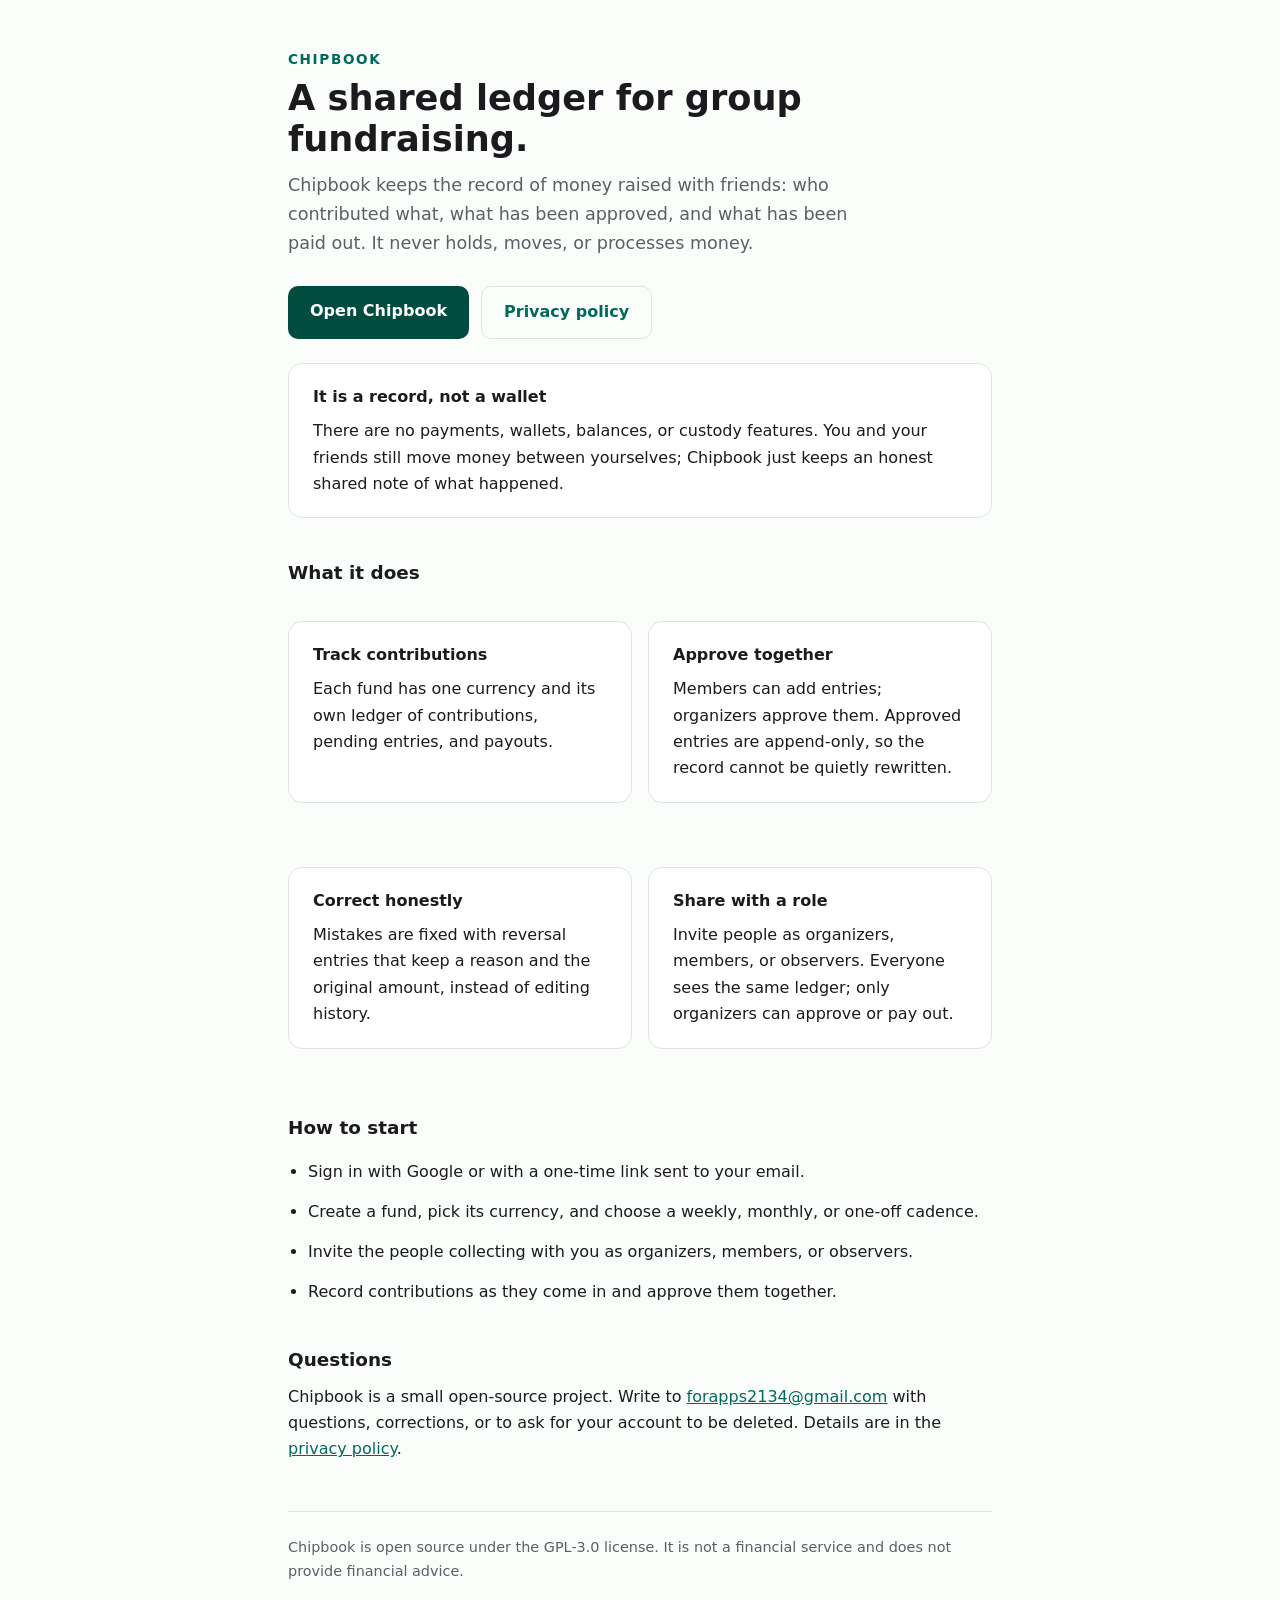
==== web/about.html @ 59ff45ea "Add a public home page for OAuth verification - Add a static page describing Chipbook so a   reviewe" ====
<!DOCTYPE html>
<html lang="en">
  <head>
    <meta charset="UTF-8" />
    <meta name="viewport" content="width=device-width, initial-scale=1.0" />
    <title>Chipbook — a shared ledger for group fundraising</title>
    <meta
      name="description"
      content="Chipbook keeps a shared record of money raised with friends. It never holds, moves, or processes money."
    />
    <link rel="icon" type="image/png" href="favicon.png" />
    <style>
      :root {
        color-scheme: light dark;
        --text: #1b1b1f;
        --muted: #5c5f66;
        --surface: #fbfdfb;
        --accent: #00695c;
        --accent-strong: #004d40;
        --rule: #dfe4e2;
        --card: #ffffff;
      }

      @media (prefers-color-scheme: dark) {
        :root {
          --text: #e6e8e6;
          --muted: #a2a8a5;
          --surface: #121514;
          --accent: #6fd8c4;
          --accent-strong: #9ff0e0;
          --rule: #2c3331;
          --card: #191d1c;
        }
      }

      body {
        margin: 0;
        padding: 48px 20px 96px;
        background: var(--surface);
        color: var(--text);
        font-family: system-ui, -apple-system, "Segoe UI", Roboto, sans-serif;
        line-height: 1.65;
        font-size: 16px;
      }

      main {
        max-width: 44rem;
        margin: 0 auto;
      }

      .brand {
        font-size: 0.85rem;
        letter-spacing: 0.12em;
        text-transform: uppercase;
        color: var(--accent);
        font-weight: 700;
      }

      h1 {
        font-size: 2.2rem;
        line-height: 1.15;
        margin: 8px 0 12px;
      }

      h2 {
        font-size: 1.15rem;
        margin: 2.5rem 0 0.5rem;
      }

      p,
      li {
        margin: 0 0 0.85rem;
      }

      ul {
        padding-left: 1.25rem;
      }

      .lede {
        font-size: 1.1rem;
        color: var(--muted);
        max-width: 36rem;
      }

      .actions {
        display: flex;
        flex-wrap: wrap;
        gap: 12px;
        margin: 28px 0 8px;
      }

      .button {
        display: inline-block;
        padding: 12px 22px;
        border-radius: 10px;
        font-weight: 600;
        text-decoration: none;
        background: var(--accent-strong);
        color: #ffffff;
      }

      .button.secondary {
        background: transparent;
        color: var(--accent);
        border: 1px solid var(--rule);
      }

      .card {
        background: var(--card);
        border: 1px solid var(--rule);
        border-radius: 14px;
        padding: 20px 24px;
        margin: 24px 0;
      }

      .card h3 {
        margin: 0 0 8px;
        font-size: 1rem;
      }

      .grid {
        display: grid;
        gap: 16px;
        grid-template-columns: repeat(auto-fit, minmax(240px, 1fr));
      }

      a {
        color: var(--accent);
      }

      footer {
        margin-top: 3rem;
        padding-top: 1.5rem;
        border-top: 1px solid var(--rule);
        color: var(--muted);
        font-size: 0.9rem;
      }
    </style>
  </head>
  <body>
    <main>
      <div class="brand">Chipbook</div>
      <h1>A shared ledger for group fundraising.</h1>
      <p class="lede">
        Chipbook keeps the record of money raised with friends: who contributed
        what, what has been approved, and what has been paid out. It never
        holds, moves, or processes money.
      </p>

      <div class="actions">
        <a class="button" href="/">Open Chipbook</a>
        <a class="button secondary" href="privacy.html">Privacy policy</a>
      </div>

      <div class="card">
        <h3>It is a record, not a wallet</h3>
        <p style="margin: 0">
          There are no payments, wallets, balances, or custody features. You and
          your friends still move money between yourselves; Chipbook just keeps
          an honest shared note of what happened.
        </p>
      </div>

      <h2>What it does</h2>
      <div class="grid">
        <div class="card">
          <h3>Track contributions</h3>
          <p style="margin: 0">
            Each fund has one currency and its own ledger of contributions,
            pending entries, and payouts.
          </p>
        </div>
        <div class="card">
          <h3>Approve together</h3>
          <p style="margin: 0">
            Members can add entries; organizers approve them. Approved entries
            are append-only, so the record cannot be quietly rewritten.
          </p>
        </div>
        <div class="card">
          <h3>Correct honestly</h3>
          <p style="margin: 0">
            Mistakes are fixed with reversal entries that keep a reason and the
            original amount, instead of editing history.
          </p>
        </div>
        <div class="card">
          <h3>Share with a role</h3>
          <p style="margin: 0">
            Invite people as organizers, members, or observers. Everyone sees
            the same ledger; only organizers can approve or pay out.
          </p>
        </div>
      </div>

      <h2>How to start</h2>
      <ul>
        <li>Sign in with Google or with a one-time link sent to your email.</li>
        <li>Create a fund, pick its currency, and choose a weekly, monthly, or one-off cadence.</li>
        <li>Invite the people collecting with you as organizers, members, or observers.</li>
        <li>Record contributions as they come in and approve them together.</li>
      </ul>

      <h2>Questions</h2>
      <p>
        Chipbook is a small open-source project. Write to
        <a href="mailto:forapps2134@gmail.com">forapps2134@gmail.com</a> with
        questions, corrections, or to ask for your account to be deleted.
        Details are in the <a href="privacy.html">privacy policy</a>.
      </p>

      <footer>
        Chipbook is open source under the GPL-3.0 license. It is not a financial
        service and does not provide financial advice.
      </footer>
    </main>
  </body>
</html>
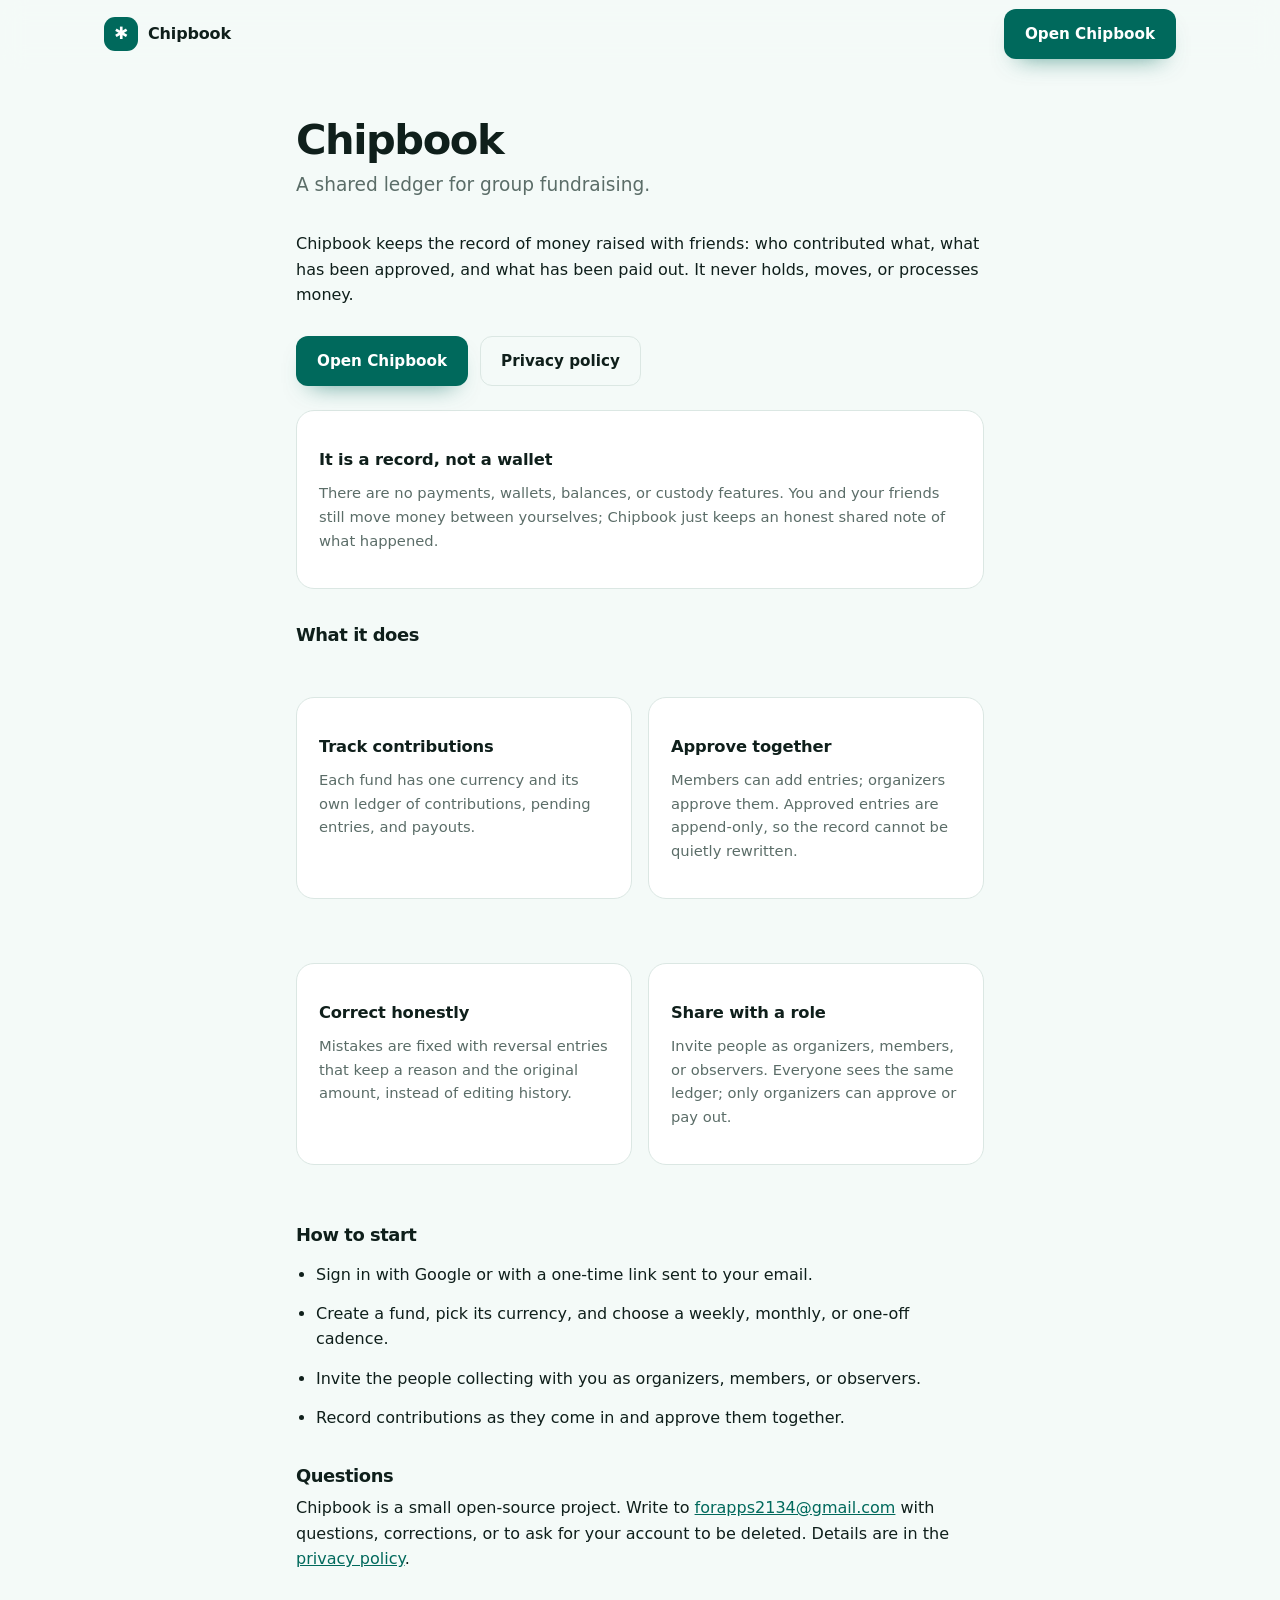
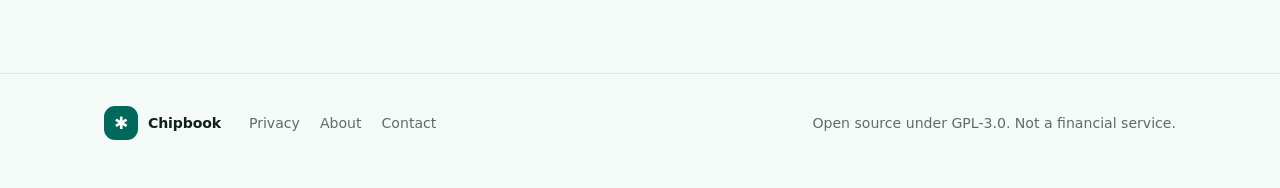
==== commit 9620b585: "Share one stylesheet across the static pages - Move the landing, about and privacy styles into   web" ====
--- a/web/about.html
+++ b/web/about.html
@@ -3,158 +3,44 @@
   <head>
     <meta charset="UTF-8" />
     <meta name="viewport" content="width=device-width, initial-scale=1.0" />
-    <title>Chipbook — a shared ledger for group fundraising</title>
+    <title>Chipbook — about</title>
     <meta
       name="description"
-      content="Chipbook keeps a shared record of money raised with friends. It never holds, moves, or processes money."
+      content="What Chipbook does, what it refuses to do, and how a group starts a shared ledger."
     />
     <link rel="icon" type="image/png" href="favicon.png" />
-    <style>
-      :root {
-        color-scheme: light dark;
-        --text: #1b1b1f;
-        --muted: #5c5f66;
-        --surface: #fbfdfb;
-        --accent: #00695c;
-        --accent-strong: #004d40;
-        --rule: #dfe4e2;
-        --card: #ffffff;
-      }
-
-      @media (prefers-color-scheme: dark) {
-        :root {
-          --text: #e6e8e6;
-          --muted: #a2a8a5;
-          --surface: #121514;
-          --accent: #6fd8c4;
-          --accent-strong: #9ff0e0;
-          --rule: #2c3331;
-          --card: #191d1c;
-        }
-      }
-
-      body {
-        margin: 0;
-        padding: 48px 20px 96px;
-        background: var(--surface);
-        color: var(--text);
-        font-family: system-ui, -apple-system, "Segoe UI", Roboto, sans-serif;
-        line-height: 1.65;
-        font-size: 16px;
-      }
-
-      main {
-        max-width: 44rem;
-        margin: 0 auto;
-      }
-
-      .brand {
-        font-size: 0.85rem;
-        letter-spacing: 0.12em;
-        text-transform: uppercase;
-        color: var(--accent);
-        font-weight: 700;
-      }
-
-      h1 {
-        font-size: 2.2rem;
-        line-height: 1.15;
-        margin: 8px 0 12px;
-      }
-
-      h2 {
-        font-size: 1.15rem;
-        margin: 2.5rem 0 0.5rem;
-      }
-
-      p,
-      li {
-        margin: 0 0 0.85rem;
-      }
-
-      ul {
-        padding-left: 1.25rem;
-      }
-
-      .lede {
-        font-size: 1.1rem;
-        color: var(--muted);
-        max-width: 36rem;
-      }
-
-      .actions {
-        display: flex;
-        flex-wrap: wrap;
-        gap: 12px;
-        margin: 28px 0 8px;
-      }
-
-      .button {
-        display: inline-block;
-        padding: 12px 22px;
-        border-radius: 10px;
-        font-weight: 600;
-        text-decoration: none;
-        background: var(--accent-strong);
-        color: #ffffff;
-      }
-
-      .button.secondary {
-        background: transparent;
-        color: var(--accent);
-        border: 1px solid var(--rule);
-      }
-
-      .card {
-        background: var(--card);
-        border: 1px solid var(--rule);
-        border-radius: 14px;
-        padding: 20px 24px;
-        margin: 24px 0;
-      }
-
-      .card h3 {
-        margin: 0 0 8px;
-        font-size: 1rem;
-      }
-
-      .grid {
-        display: grid;
-        gap: 16px;
-        grid-template-columns: repeat(auto-fit, minmax(240px, 1fr));
-      }
-
-      a {
-        color: var(--accent);
-      }
-
-      footer {
-        margin-top: 3rem;
-        padding-top: 1.5rem;
-        border-top: 1px solid var(--rule);
-        color: var(--muted);
-        font-size: 0.9rem;
-      }
-    </style>
+    <link rel="stylesheet" href="site.css" />
+    <script src="site.js" defer></script>
   </head>
   <body>
-    <main>
-      <div class="brand">Chipbook</div>
-      <h1>A shared ledger for group fundraising.</h1>
-      <p class="lede">
+    <header class="site-header" id="header">
+      <div class="wrap nav">
+        <a class="brand" href="/">
+          <span class="mark" aria-hidden="true">✱</span>
+          Chipbook
+        </a>
+        <span class="spacer"></span>
+        <a class="btn btn-primary" href="/app/">Open Chipbook</a>
+      </div>
+    </header>
+
+    <main class="prose">
+      <h1>Chipbook</h1>
+      <p class="lede">A shared ledger for group fundraising.</p>
+      <p>
         Chipbook keeps the record of money raised with friends: who contributed
-        what, what has been approved, and what has been paid out. It never
-        holds, moves, or processes money.
+        what, what has been approved, and what has been paid out. It never holds,
+        moves, or processes money.
       </p>
 
       <div class="actions">
-        <a class="button" href="/">Open Chipbook</a>
-        <a class="button secondary" href="privacy.html">Privacy policy</a>
+        <a class="btn btn-primary" href="/app/">Open Chipbook</a>
+        <a class="btn btn-ghost" href="privacy.html">Privacy policy</a>
       </div>
 
       <div class="card">
         <h3>It is a record, not a wallet</h3>
-        <p style="margin: 0">
+        <p>
           There are no payments, wallets, balances, or custody features. You and
           your friends still move money between yourselves; Chipbook just keeps
           an honest shared note of what happened.
@@ -162,31 +48,31 @@
       </div>
 
       <h2>What it does</h2>
-      <div class="grid">
+      <div class="cards">
         <div class="card">
           <h3>Track contributions</h3>
-          <p style="margin: 0">
+          <p>
             Each fund has one currency and its own ledger of contributions,
             pending entries, and payouts.
           </p>
         </div>
         <div class="card">
           <h3>Approve together</h3>
-          <p style="margin: 0">
+          <p>
             Members can add entries; organizers approve them. Approved entries
             are append-only, so the record cannot be quietly rewritten.
           </p>
         </div>
         <div class="card">
           <h3>Correct honestly</h3>
-          <p style="margin: 0">
+          <p>
             Mistakes are fixed with reversal entries that keep a reason and the
             original amount, instead of editing history.
           </p>
         </div>
         <div class="card">
           <h3>Share with a role</h3>
-          <p style="margin: 0">
+          <p>
             Invite people as organizers, members, or observers. Everyone sees
             the same ledger; only organizers can approve or pay out.
           </p>
@@ -196,8 +82,14 @@
       <h2>How to start</h2>
       <ul>
         <li>Sign in with Google or with a one-time link sent to your email.</li>
-        <li>Create a fund, pick its currency, and choose a weekly, monthly, or one-off cadence.</li>
-        <li>Invite the people collecting with you as organizers, members, or observers.</li>
+        <li>
+          Create a fund, pick its currency, and choose a weekly, monthly, or
+          one-off cadence.
+        </li>
+        <li>
+          Invite the people collecting with you as organizers, members, or
+          observers.
+        </li>
         <li>Record contributions as they come in and approve them together.</li>
       </ul>
 
@@ -208,11 +100,22 @@
         questions, corrections, or to ask for your account to be deleted.
         Details are in the <a href="privacy.html">privacy policy</a>.
       </p>
+    </main>
 
-      <footer>
-        Chipbook is open source under the GPL-3.0 license. It is not a financial
-        service and does not provide financial advice.
-      </footer>
-    </main>
+    <footer>
+      <div class="wrap footer-row">
+        <a class="brand" href="/">
+          <span class="mark" aria-hidden="true">✱</span>
+          Chipbook
+        </a>
+        <div class="footer-links">
+          <a href="privacy.html">Privacy</a>
+          <a href="about.html">About</a>
+          <a href="mailto:forapps2134@gmail.com">Contact</a>
+        </div>
+        <span class="spacer"></span>
+        <span>Open source under GPL-3.0. Not a financial service.</span>
+      </div>
+    </footer>
   </body>
 </html>
--- a/web/site.css
+++ b/web/site.css
@@ -0,0 +1,611 @@
+/* Chipbook site styles: the static landing page, about page and privacy page.
+   Plain CSS, no build step, no framework. */
+
+:root {
+  color-scheme: light dark;
+  --bg: #f4faf8;
+  --surface: #ffffff;
+  --text: #0f1f1b;
+  --muted: #5b6d68;
+  --brand: #00695c;
+  --brand-soft: #d8efe9;
+  --on-brand: #ffffff;
+  --border: #dbe7e3;
+  --shadow: 0 24px 60px -30px rgb(0 52 44 / 0.45);
+  --grid: rgb(0 105 92 / 0.06);
+  --warn: #a35f00;
+}
+
+@media (prefers-color-scheme: dark) {
+  :root {
+    --bg: #0b100f;
+    --surface: #141a18;
+    --text: #e9f2ef;
+    --muted: #9dada8;
+    --brand: #5fe0c0;
+    --brand-soft: #10322b;
+    --on-brand: #04120f;
+    --border: #23302c;
+    --shadow: 0 30px 70px -32px rgb(0 0 0 / 0.8);
+    --grid: rgb(95 224 192 / 0.07);
+    --warn: #f0b25f;
+  }
+}
+
+*,
+*::before,
+*::after {
+  box-sizing: border-box;
+}
+
+html {
+  scroll-behavior: smooth;
+}
+
+body {
+  margin: 0;
+  background: var(--bg);
+  color: var(--text);
+  font-family: system-ui, -apple-system, "Segoe UI", Roboto, Helvetica, Arial,
+    sans-serif;
+  line-height: 1.6;
+  -webkit-font-smoothing: antialiased;
+}
+
+a {
+  color: var(--brand);
+}
+
+img {
+  max-width: 100%;
+}
+
+.wrap {
+  width: 100%;
+  max-width: 1120px;
+  margin: 0 auto;
+  padding: 0 24px;
+}
+
+/* Header */
+.site-header {
+  position: sticky;
+  top: 0;
+  z-index: 20;
+  backdrop-filter: blur(12px);
+  background: color-mix(in srgb, var(--bg) 82%, transparent);
+  border-bottom: 1px solid transparent;
+  transition: border-color 160ms ease;
+}
+
+.site-header.scrolled {
+  border-color: var(--border);
+}
+
+.nav {
+  display: flex;
+  align-items: center;
+  gap: 12px;
+  height: 68px;
+}
+
+.brand {
+  display: inline-flex;
+  align-items: center;
+  gap: 10px;
+  font-weight: 800;
+  letter-spacing: -0.01em;
+  text-decoration: none;
+  color: var(--text);
+}
+
+.mark {
+  display: grid;
+  place-items: center;
+  width: 34px;
+  height: 34px;
+  border-radius: 11px;
+  background: var(--brand);
+  color: var(--on-brand);
+  font-size: 17px;
+}
+
+.nav-links {
+  display: flex;
+  gap: 22px;
+  margin-left: 26px;
+  font-size: 0.94rem;
+  color: var(--muted);
+}
+
+.nav-links a {
+  text-decoration: none;
+  color: inherit;
+}
+
+.nav-links a:hover {
+  color: var(--text);
+}
+
+.spacer {
+  flex: 1;
+}
+
+/* Buttons */
+.btn {
+  display: inline-flex;
+  align-items: center;
+  gap: 8px;
+  padding: 12px 20px;
+  border-radius: 12px;
+  font-size: 0.95rem;
+  font-weight: 700;
+  text-decoration: none;
+  border: 1px solid transparent;
+  transition: transform 140ms ease, border-color 140ms ease,
+    background-color 140ms ease;
+}
+
+.btn-primary {
+  background: var(--brand);
+  color: var(--on-brand);
+  box-shadow: 0 12px 24px -14px rgb(0 105 92 / 0.7);
+}
+
+.btn-primary:hover {
+  transform: translateY(-1px);
+}
+
+.btn-ghost {
+  border-color: var(--border);
+  color: var(--text);
+  background: transparent;
+}
+
+.btn-ghost:hover {
+  border-color: var(--brand);
+}
+
+.btn-inverse {
+  background: var(--bg);
+  color: var(--brand);
+}
+
+/* Landing: hero */
+.hero {
+  position: relative;
+  overflow: hidden;
+  padding: 56px 0 44px;
+}
+
+.hero::before {
+  content: "";
+  position: absolute;
+  inset: -20% -10% auto -10%;
+  height: 620px;
+  background: radial-gradient(
+      60% 70% at 20% 0%,
+      color-mix(in srgb, var(--brand) 22%, transparent),
+      transparent 70%
+    ),
+    radial-gradient(
+      50% 60% at 85% 10%,
+      color-mix(in srgb, var(--brand) 14%, transparent),
+      transparent 70%
+    );
+  pointer-events: none;
+}
+
+.hero::after {
+  content: "";
+  position: absolute;
+  inset: 0;
+  background-image: linear-gradient(var(--grid) 1px, transparent 1px),
+    linear-gradient(90deg, var(--grid) 1px, transparent 1px);
+  background-size: 56px 56px;
+  mask-image: radial-gradient(70% 60% at 50% 0%, #000 30%, transparent);
+  pointer-events: none;
+}
+
+.hero-grid {
+  position: relative;
+  display: grid;
+  grid-template-columns: minmax(0, 1.05fr) minmax(0, 0.95fr);
+  gap: 56px;
+  align-items: center;
+}
+
+.pill {
+  display: inline-flex;
+  align-items: center;
+  gap: 8px;
+  padding: 6px 12px;
+  border-radius: 999px;
+  border: 1px solid var(--border);
+  background: color-mix(in srgb, var(--surface) 70%, transparent);
+  font-size: 0.78rem;
+  font-weight: 700;
+  letter-spacing: 0.04em;
+  text-transform: uppercase;
+  color: var(--muted);
+}
+
+.pill i {
+  width: 7px;
+  height: 7px;
+  border-radius: 50%;
+  background: var(--brand);
+}
+
+h1 {
+  margin: 18px 0 16px;
+  font-size: clamp(2.4rem, 5.2vw, 3.9rem);
+  line-height: 1.04;
+  letter-spacing: -0.035em;
+  font-weight: 800;
+}
+
+h1 span {
+  color: var(--brand);
+}
+
+.lede {
+  margin: 0;
+  max-width: 34rem;
+  font-size: clamp(1.02rem, 1.5vw, 1.16rem);
+  color: var(--muted);
+}
+
+.hero-actions {
+  display: flex;
+  flex-wrap: wrap;
+  gap: 12px;
+  margin-top: 28px;
+}
+
+.micro {
+  margin: 16px 0 0;
+  font-size: 0.86rem;
+  color: var(--muted);
+}
+
+/* Landing: ledger preview */
+.ledger {
+  position: relative;
+  background: var(--surface);
+  border: 1px solid var(--border);
+  border-radius: 20px;
+  padding: 20px;
+  box-shadow: var(--shadow);
+}
+
+.ledger-head {
+  display: flex;
+  align-items: center;
+  gap: 10px;
+}
+
+.ledger-title {
+  font-weight: 750;
+  letter-spacing: -0.01em;
+}
+
+.ledger-meta {
+  margin: 2px 0 0;
+  font-size: 0.8rem;
+  color: var(--muted);
+}
+
+.tag {
+  margin-left: auto;
+  padding: 4px 10px;
+  border-radius: 999px;
+  background: var(--brand-soft);
+  color: var(--brand);
+  font-size: 0.72rem;
+  font-weight: 800;
+  letter-spacing: 0.03em;
+  text-transform: uppercase;
+}
+
+.figures {
+  display: grid;
+  grid-template-columns: repeat(3, 1fr);
+  gap: 12px;
+  margin: 20px 0;
+  padding: 14px 0;
+  border-top: 1px solid var(--border);
+  border-bottom: 1px solid var(--border);
+}
+
+.figure-label {
+  font-size: 0.72rem;
+  text-transform: uppercase;
+  letter-spacing: 0.06em;
+  color: var(--muted);
+}
+
+.figure-value {
+  font-weight: 750;
+  font-variant-numeric: tabular-nums;
+  letter-spacing: -0.01em;
+}
+
+.entry {
+  display: flex;
+  align-items: center;
+  gap: 10px;
+  padding: 6px 0;
+  font-size: 0.88rem;
+}
+
+.avatar {
+  display: grid;
+  place-items: center;
+  width: 26px;
+  height: 26px;
+  border-radius: 50%;
+  background: color-mix(in srgb, var(--brand) 14%, var(--surface));
+  color: var(--brand);
+  font-size: 0.72rem;
+  font-weight: 800;
+}
+
+.entry-name {
+  flex: 1;
+}
+
+.entry-amount {
+  font-variant-numeric: tabular-nums;
+  font-weight: 650;
+}
+
+.status {
+  padding: 2px 8px;
+  border-radius: 7px;
+  font-size: 0.7rem;
+  font-weight: 800;
+  text-transform: uppercase;
+  letter-spacing: 0.04em;
+}
+
+.status-approved {
+  background: color-mix(in srgb, var(--brand) 14%, transparent);
+  color: var(--brand);
+}
+
+.status-pending {
+  background: color-mix(in srgb, var(--warn) 16%, transparent);
+  color: var(--warn);
+}
+
+/* Landing: sections */
+section {
+  padding: 52px 0;
+}
+
+.section-head {
+  max-width: 44rem;
+}
+
+h2 {
+  margin: 0 0 8px;
+  font-size: clamp(1.6rem, 3vw, 2.15rem);
+  letter-spacing: -0.025em;
+  line-height: 1.15;
+}
+
+.section-head p {
+  margin: 0;
+  color: var(--muted);
+}
+
+.cards {
+  display: grid;
+  grid-template-columns: repeat(auto-fit, minmax(240px, 1fr));
+  gap: 16px;
+  margin-top: 28px;
+}
+
+.card {
+  background: var(--surface);
+  border: 1px solid var(--border);
+  border-radius: 18px;
+  padding: 22px;
+  transition: transform 160ms ease, border-color 160ms ease;
+}
+
+.card:hover {
+  transform: translateY(-2px);
+  border-color: color-mix(in srgb, var(--brand) 45%, var(--border));
+}
+
+.card h3 {
+  margin: 14px 0 8px;
+  font-size: 1.02rem;
+  letter-spacing: -0.01em;
+}
+
+.card p {
+  margin: 0;
+  font-size: 0.92rem;
+  color: var(--muted);
+}
+
+.icon {
+  display: grid;
+  place-items: center;
+  width: 38px;
+  height: 38px;
+  border-radius: 11px;
+  background: var(--brand-soft);
+  color: var(--brand);
+  font-size: 1.05rem;
+}
+
+.steps {
+  display: grid;
+  grid-template-columns: repeat(auto-fit, minmax(240px, 1fr));
+  gap: 20px;
+  margin-top: 32px;
+  counter-reset: step;
+}
+
+.step {
+  position: relative;
+  padding-top: 44px;
+}
+
+.step::before {
+  counter-increment: step;
+  content: counter(step);
+  position: absolute;
+  top: 0;
+  left: 0;
+  display: grid;
+  place-items: center;
+  width: 32px;
+  height: 32px;
+  border-radius: 10px;
+  border: 1px solid var(--border);
+  background: var(--surface);
+  font-size: 0.85rem;
+  font-weight: 800;
+  color: var(--brand);
+}
+
+.step h3 {
+  margin: 0 0 6px;
+  font-size: 1rem;
+}
+
+.step p {
+  margin: 0;
+  font-size: 0.92rem;
+  color: var(--muted);
+}
+
+.cta {
+  position: relative;
+  overflow: hidden;
+  border-radius: 24px;
+  padding: 44px;
+  background: linear-gradient(
+    135deg,
+    var(--brand),
+    color-mix(in srgb, var(--brand) 65%, #00120e)
+  );
+  color: var(--on-brand);
+}
+
+.cta h2 {
+  color: var(--on-brand);
+  margin-bottom: 10px;
+  max-width: 30rem;
+}
+
+.cta p {
+  margin: 0 0 24px;
+  max-width: 34rem;
+  color: color-mix(in srgb, var(--on-brand) 82%, transparent);
+}
+
+/* Prose pages: about and privacy */
+.prose {
+  max-width: 46rem;
+  margin: 0 auto;
+  padding: 48px 24px 88px;
+}
+
+.prose h1 {
+  font-size: clamp(2rem, 4vw, 2.6rem);
+  margin: 0 0 6px;
+  line-height: 1.12;
+}
+
+.prose h2 {
+  font-size: 1.12rem;
+  margin: 2.25rem 0 0.5rem;
+}
+
+.prose p,
+.prose li {
+  margin: 0 0 0.85rem;
+}
+
+.prose ul {
+  padding-left: 1.25rem;
+}
+
+.prose .lede {
+  color: var(--muted);
+  margin-bottom: 2rem;
+}
+
+.prose .card {
+  margin: 24px 0;
+}
+
+.prose .actions {
+  display: flex;
+  flex-wrap: wrap;
+  gap: 12px;
+  margin: 28px 0 8px;
+}
+
+/* Footer */
+footer {
+  border-top: 1px solid var(--border);
+  padding: 32px 0 48px;
+  color: var(--muted);
+  font-size: 0.88rem;
+}
+
+.footer-row {
+  display: flex;
+  flex-wrap: wrap;
+  align-items: center;
+  gap: 16px 28px;
+}
+
+.footer-links {
+  display: flex;
+  flex-wrap: wrap;
+  gap: 20px;
+}
+
+.footer-links a {
+  text-decoration: none;
+  color: inherit;
+}
+
+.footer-links a:hover {
+  color: var(--text);
+}
+
+/* Responsive */
+@media (max-width: 900px) {
+  .hero-grid {
+    grid-template-columns: 1fr;
+    gap: 40px;
+  }
+
+  .nav-links {
+    display: none;
+  }
+
+  .cta {
+    padding: 32px 24px;
+  }
+}
+
+@media (prefers-reduced-motion: reduce) {
+  html {
+    scroll-behavior: auto;
+  }
+
+  .btn,
+  .card {
+    transition: none;
+  }
+}
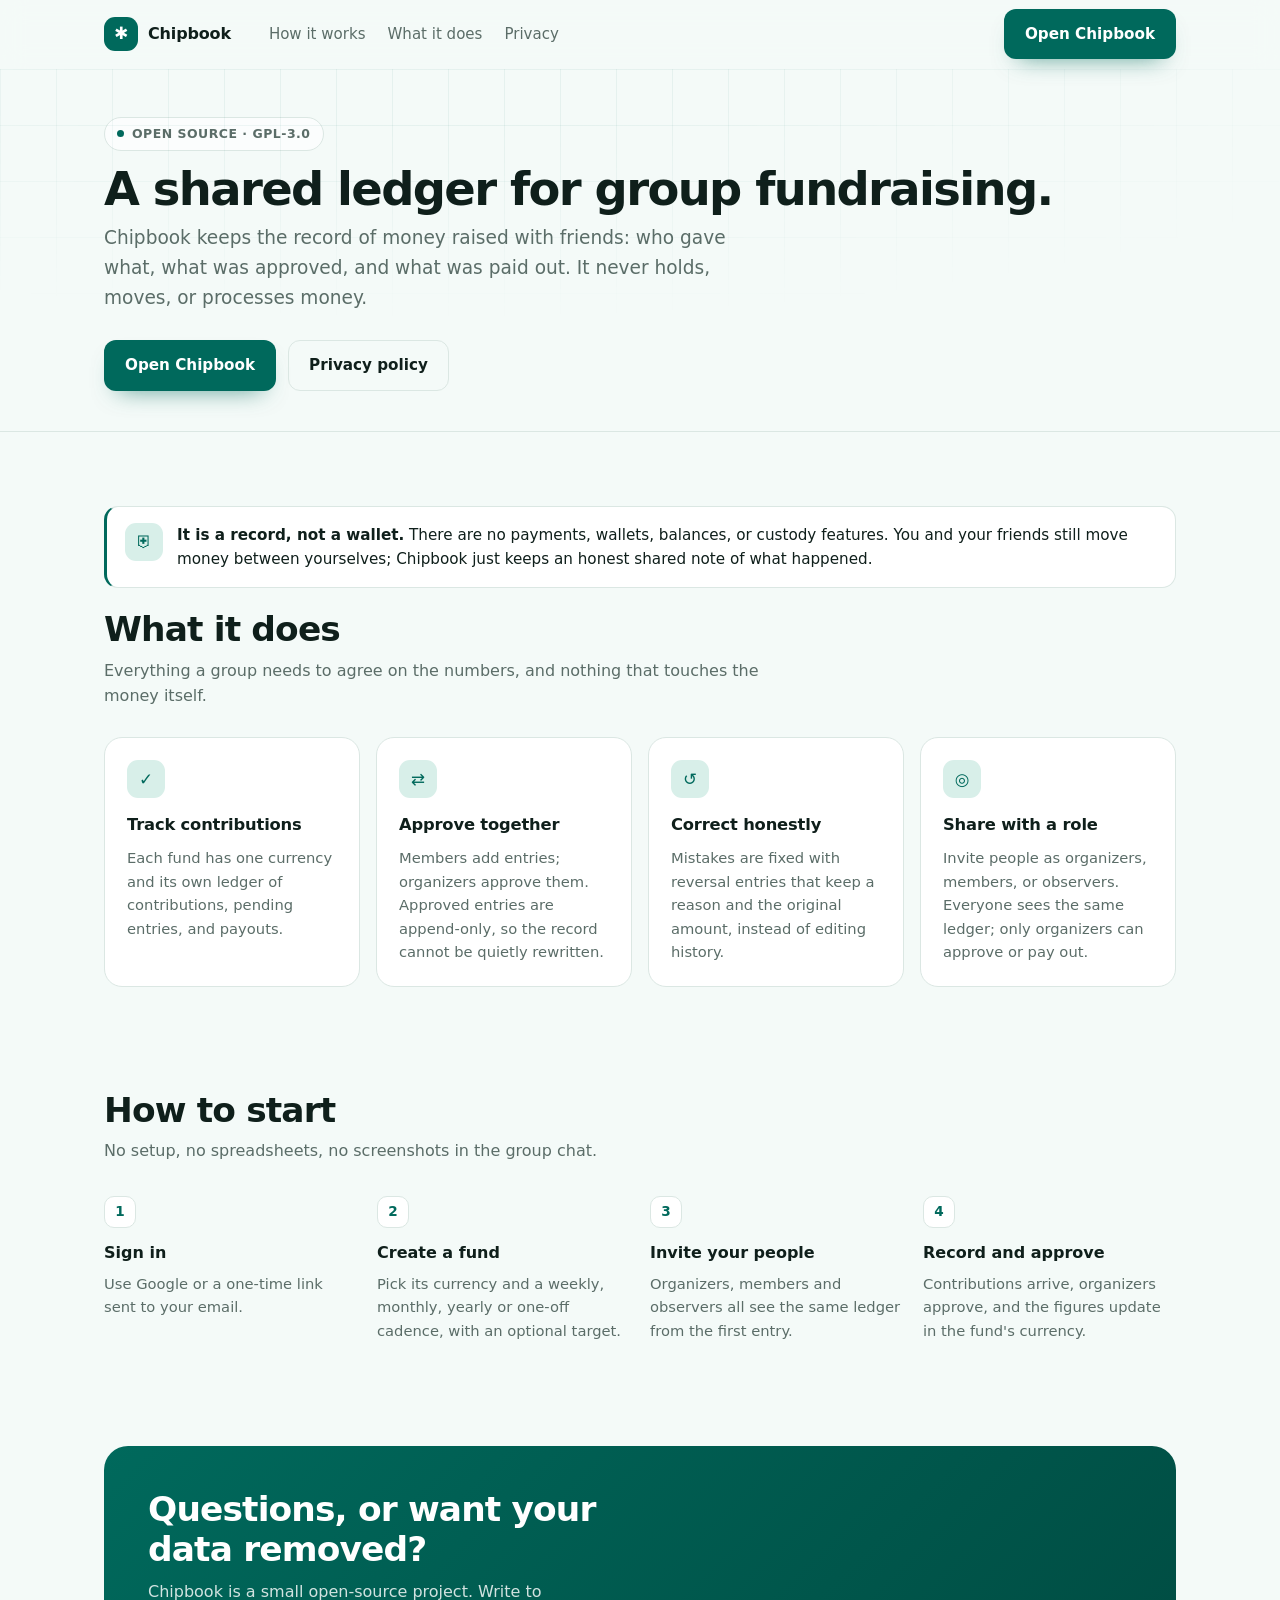
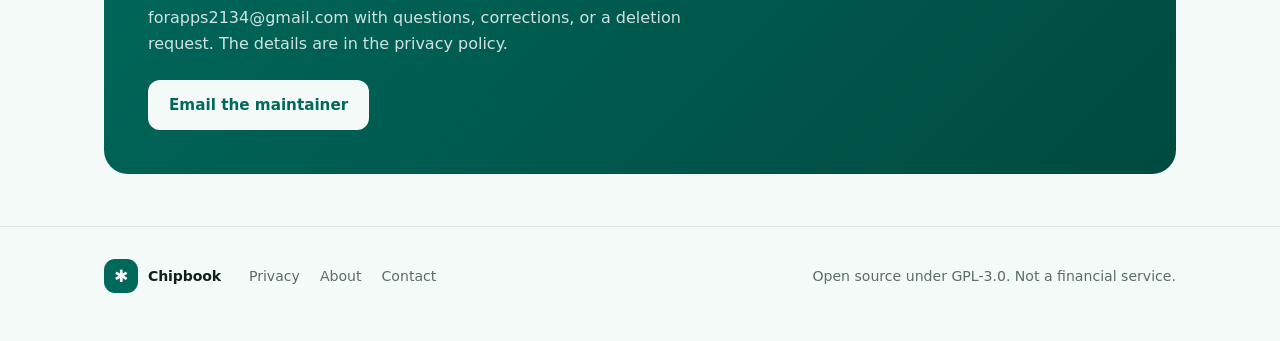
==== commit 12ebb59a: "Restyle the about and privacy pages - Give both pages a page hero, a callout and a   closing action," ====
--- a/web/about.html
+++ b/web/about.html
@@ -19,87 +19,140 @@
           <span class="mark" aria-hidden="true">✱</span>
           Chipbook
         </a>
+        <nav class="nav-links">
+          <a href="/#how">How it works</a>
+          <a href="/#what">What it does</a>
+          <a href="privacy.html">Privacy</a>
+        </nav>
         <span class="spacer"></span>
         <a class="btn btn-primary" href="/app/">Open Chipbook</a>
       </div>
     </header>
 
-    <main class="prose">
-      <h1>Chipbook</h1>
-      <p class="lede">A shared ledger for group fundraising.</p>
-      <p>
-        Chipbook keeps the record of money raised with friends: who contributed
-        what, what has been approved, and what has been paid out. It never holds,
-        moves, or processes money.
-      </p>
-
-      <div class="actions">
-        <a class="btn btn-primary" href="/app/">Open Chipbook</a>
-        <a class="btn btn-ghost" href="privacy.html">Privacy policy</a>
-      </div>
-
-      <div class="card">
-        <h3>It is a record, not a wallet</h3>
-        <p>
-          There are no payments, wallets, balances, or custody features. You and
-          your friends still move money between yourselves; Chipbook just keeps
-          an honest shared note of what happened.
+    <div class="page-hero">
+      <div class="wrap">
+        <span class="pill"><i></i>Open source · GPL-3.0</span>
+        <h1>A shared ledger for group fundraising.</h1>
+        <p class="lede">
+          Chipbook keeps the record of money raised with friends: who gave what,
+          what was approved, and what was paid out. It never holds, moves, or
+          processes money.
         </p>
-      </div>
-
-      <h2>What it does</h2>
-      <div class="cards">
-        <div class="card">
-          <h3>Track contributions</h3>
-          <p>
-            Each fund has one currency and its own ledger of contributions,
-            pending entries, and payouts.
-          </p>
-        </div>
-        <div class="card">
-          <h3>Approve together</h3>
-          <p>
-            Members can add entries; organizers approve them. Approved entries
-            are append-only, so the record cannot be quietly rewritten.
-          </p>
-        </div>
-        <div class="card">
-          <h3>Correct honestly</h3>
-          <p>
-            Mistakes are fixed with reversal entries that keep a reason and the
-            original amount, instead of editing history.
-          </p>
-        </div>
-        <div class="card">
-          <h3>Share with a role</h3>
-          <p>
-            Invite people as organizers, members, or observers. Everyone sees
-            the same ledger; only organizers can approve or pay out.
-          </p>
+        <div class="hero-actions">
+          <a class="btn btn-primary" href="/app/">Open Chipbook</a>
+          <a class="btn btn-ghost" href="privacy.html">Privacy policy</a>
         </div>
       </div>
+    </div>
 
-      <h2>How to start</h2>
-      <ul>
-        <li>Sign in with Google or with a one-time link sent to your email.</li>
-        <li>
-          Create a fund, pick its currency, and choose a weekly, monthly, or
-          one-off cadence.
-        </li>
-        <li>
-          Invite the people collecting with you as organizers, members, or
-          observers.
-        </li>
-        <li>Record contributions as they come in and approve them together.</li>
-      </ul>
+    <main>
+      <section>
+        <div class="wrap">
+          <div class="callout">
+            <span class="icon">⛨</span>
+            <p>
+              <strong>It is a record, not a wallet.</strong> There are no
+              payments, wallets, balances, or custody features. You and your
+              friends still move money between yourselves; Chipbook just keeps
+              an honest shared note of what happened.
+            </p>
+          </div>
 
-      <h2>Questions</h2>
-      <p>
-        Chipbook is a small open-source project. Write to
-        <a href="mailto:forapps2134@gmail.com">forapps2134@gmail.com</a> with
-        questions, corrections, or to ask for your account to be deleted.
-        Details are in the <a href="privacy.html">privacy policy</a>.
-      </p>
+          <div class="section-head">
+            <h2>What it does</h2>
+            <p>
+              Everything a group needs to agree on the numbers, and nothing that
+              touches the money itself.
+            </p>
+          </div>
+          <div class="cards">
+            <div class="card">
+              <span class="icon">✓</span>
+              <h3>Track contributions</h3>
+              <p>
+                Each fund has one currency and its own ledger of contributions,
+                pending entries, and payouts.
+              </p>
+            </div>
+            <div class="card">
+              <span class="icon">⇄</span>
+              <h3>Approve together</h3>
+              <p>
+                Members add entries; organizers approve them. Approved entries
+                are append-only, so the record cannot be quietly rewritten.
+              </p>
+            </div>
+            <div class="card">
+              <span class="icon">↺</span>
+              <h3>Correct honestly</h3>
+              <p>
+                Mistakes are fixed with reversal entries that keep a reason and
+                the original amount, instead of editing history.
+              </p>
+            </div>
+            <div class="card">
+              <span class="icon">◎</span>
+              <h3>Share with a role</h3>
+              <p>
+                Invite people as organizers, members, or observers. Everyone
+                sees the same ledger; only organizers can approve or pay out.
+              </p>
+            </div>
+          </div>
+        </div>
+      </section>
+
+      <section>
+        <div class="wrap">
+          <div class="section-head">
+            <h2>How to start</h2>
+            <p>No setup, no spreadsheets, no screenshots in the group chat.</p>
+          </div>
+          <div class="steps">
+            <div class="step">
+              <h3>Sign in</h3>
+              <p>Use Google or a one-time link sent to your email.</p>
+            </div>
+            <div class="step">
+              <h3>Create a fund</h3>
+              <p>
+                Pick its currency and a weekly, monthly, yearly or one-off
+                cadence, with an optional target.
+              </p>
+            </div>
+            <div class="step">
+              <h3>Invite your people</h3>
+              <p>
+                Organizers, members and observers all see the same ledger from
+                the first entry.
+              </p>
+            </div>
+            <div class="step">
+              <h3>Record and approve</h3>
+              <p>
+                Contributions arrive, organizers approve, and the figures update
+                in the fund's currency.
+              </p>
+            </div>
+          </div>
+        </div>
+      </section>
+
+      <section>
+        <div class="wrap">
+          <div class="cta">
+            <h2>Questions, or want your data removed?</h2>
+            <p>
+              Chipbook is a small open-source project. Write to
+              forapps2134@gmail.com with questions, corrections, or a deletion
+              request. The details are in the privacy policy.
+            </p>
+            <a class="btn btn-inverse" href="mailto:forapps2134@gmail.com"
+              >Email the maintainer</a
+            >
+          </div>
+        </div>
+      </section>
     </main>
 
     <footer>
--- a/web/site.css
+++ b/web/site.css
@@ -553,6 +553,130 @@
   margin: 28px 0 8px;
 }
 
+/* Page hero for about and privacy */
+.page-hero {
+  position: relative;
+  overflow: hidden;
+  padding: 48px 0 40px;
+  border-bottom: 1px solid var(--border);
+}
+
+.page-hero::before {
+  content: "";
+  position: absolute;
+  inset: -60% -10% auto -10%;
+  height: 420px;
+  background: radial-gradient(
+    55% 70% at 25% 0%,
+    color-mix(in srgb, var(--brand) 18%, transparent),
+    transparent 70%
+  );
+  pointer-events: none;
+}
+
+.page-hero::after {
+  content: "";
+  position: absolute;
+  inset: 0;
+  background-image: linear-gradient(var(--grid) 1px, transparent 1px),
+    linear-gradient(90deg, var(--grid) 1px, transparent 1px);
+  background-size: 56px 56px;
+  mask-image: radial-gradient(80% 70% at 35% 0%, #000 25%, transparent);
+  pointer-events: none;
+}
+
+.page-hero .wrap {
+  position: relative;
+}
+
+.page-hero h1 {
+  font-size: clamp(2rem, 4.4vw, 2.9rem);
+  margin: 14px 0 10px;
+}
+
+.page-hero .lede {
+  max-width: 40rem;
+}
+
+/* Document layout with a sticky contents list */
+.doc-grid {
+  display: grid;
+  grid-template-columns: 210px minmax(0, 1fr);
+  gap: 48px;
+  padding: 40px 0 72px;
+}
+
+.toc {
+  position: sticky;
+  top: 88px;
+  align-self: start;
+  min-width: 0;
+  font-size: 0.88rem;
+}
+
+.toc h2 {
+  margin: 0 0 10px;
+  font-size: 0.72rem;
+  letter-spacing: 0.08em;
+  text-transform: uppercase;
+  color: var(--muted);
+}
+
+.toc ol {
+  display: grid;
+  gap: 8px;
+  margin: 0;
+  padding: 0;
+  list-style: none;
+}
+
+.toc a {
+  color: var(--muted);
+  text-decoration: none;
+}
+
+.toc a:hover {
+  color: var(--brand);
+}
+
+.doc-grid .prose {
+  max-width: 40rem;
+  min-width: 0;
+  margin: 0;
+  padding: 0;
+}
+
+/* Landing section padding must not apply inside the prose column. */
+.doc-grid .prose section {
+  padding: 0;
+}
+
+.prose h2 {
+  scroll-margin-top: 92px;
+}
+
+.callout {
+  display: flex;
+  gap: 14px;
+  align-items: flex-start;
+  margin: 22px 0;
+  padding: 16px 18px;
+  background: var(--surface);
+  border: 1px solid var(--border);
+  border-left: 3px solid var(--brand);
+  border-radius: 14px;
+}
+
+.callout .icon {
+  flex: none;
+}
+
+.callout p {
+  margin: 0;
+  font-size: 0.95rem;
+  color: var(--text);
+}
+
 /* Footer */
 footer {
   border-top: 1px solid var(--border);
@@ -597,6 +721,42 @@
   .cta {
     padding: 32px 24px;
   }
+
+  .doc-grid {
+    grid-template-columns: 1fr;
+    gap: 24px;
+    padding: 32px 0 56px;
+  }
+
+  .toc {
+    position: static;
+    padding: 0 0 18px;
+    border-bottom: 1px solid var(--border);
+  }
+
+  .toc h2 {
+    margin-bottom: 10px;
+  }
+
+  .toc ol {
+    display: flex;
+    gap: 8px;
+    overflow-x: auto;
+    padding-bottom: 4px;
+    scrollbar-width: thin;
+  }
+
+  .toc li {
+    flex: none;
+  }
+
+  .toc a {
+    display: inline-block;
+    padding: 6px 12px;
+    border: 1px solid var(--border);
+    border-radius: 999px;
+    white-space: nowrap;
+  }
 }
 
 @media (prefers-reduced-motion: reduce) {
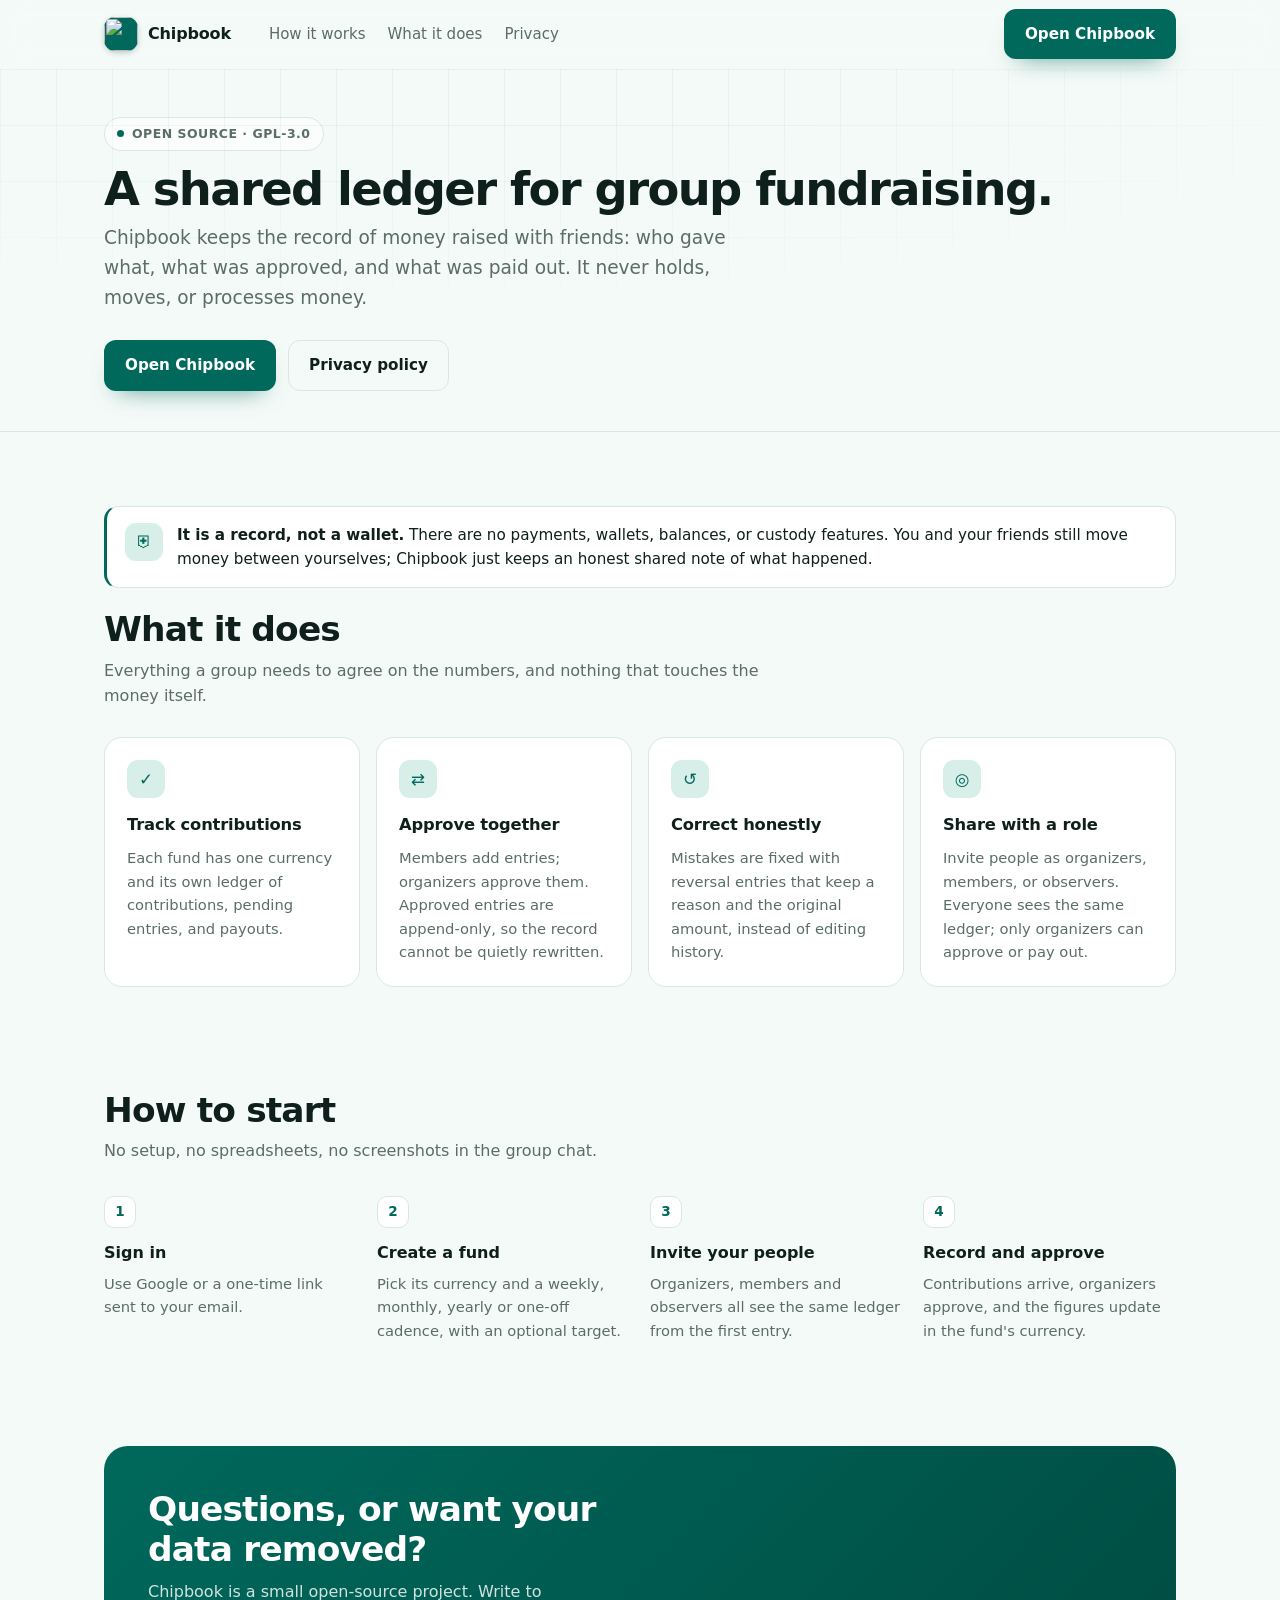
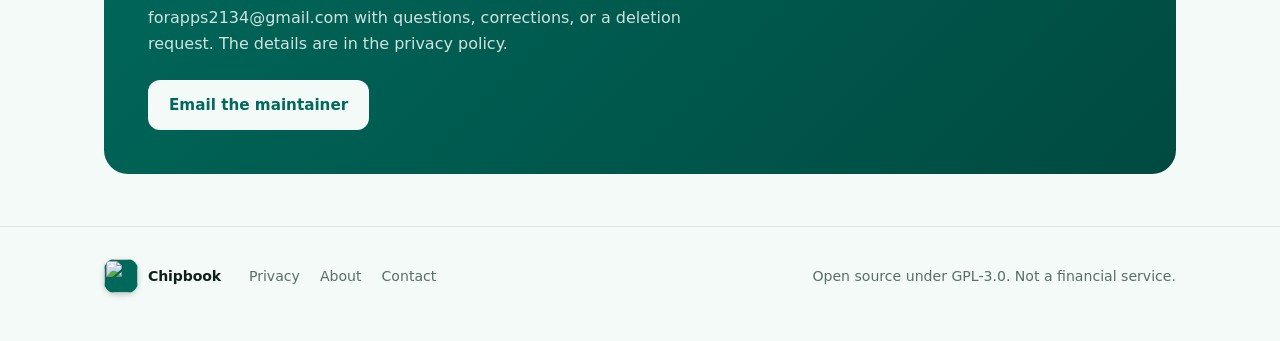
==== commit fa42a726: "Use the app icon as the site brand mark - Replace the asterisk placeholder in the header and   foote" ====
--- a/web/about.html
+++ b/web/about.html
@@ -16,7 +16,7 @@
     <header class="site-header" id="header">
       <div class="wrap nav">
         <a class="brand" href="/">
-          <span class="mark" aria-hidden="true">✱</span>
+          <img class="mark" src="chipbook-icon.png" alt="" width="34" height="34" />
           Chipbook
         </a>
         <nav class="nav-links">
@@ -158,7 +158,7 @@
     <footer>
       <div class="wrap footer-row">
         <a class="brand" href="/">
-          <span class="mark" aria-hidden="true">✱</span>
+          <img class="mark" src="chipbook-icon.png" alt="" width="34" height="34" />
           Chipbook
         </a>
         <div class="footer-links">
--- a/web/site.css
+++ b/web/site.css
@@ -100,14 +100,14 @@
 }
 
 .mark {
-  display: grid;
-  place-items: center;
+  display: block;
+  flex: none;
   width: 34px;
   height: 34px;
   border-radius: 11px;
+  object-fit: cover;
   background: var(--brand);
-  color: var(--on-brand);
-  font-size: 17px;
+  box-shadow: 0 2px 6px -1px rgb(0 52 44 / 0.3);
 }
 
 .nav-links {
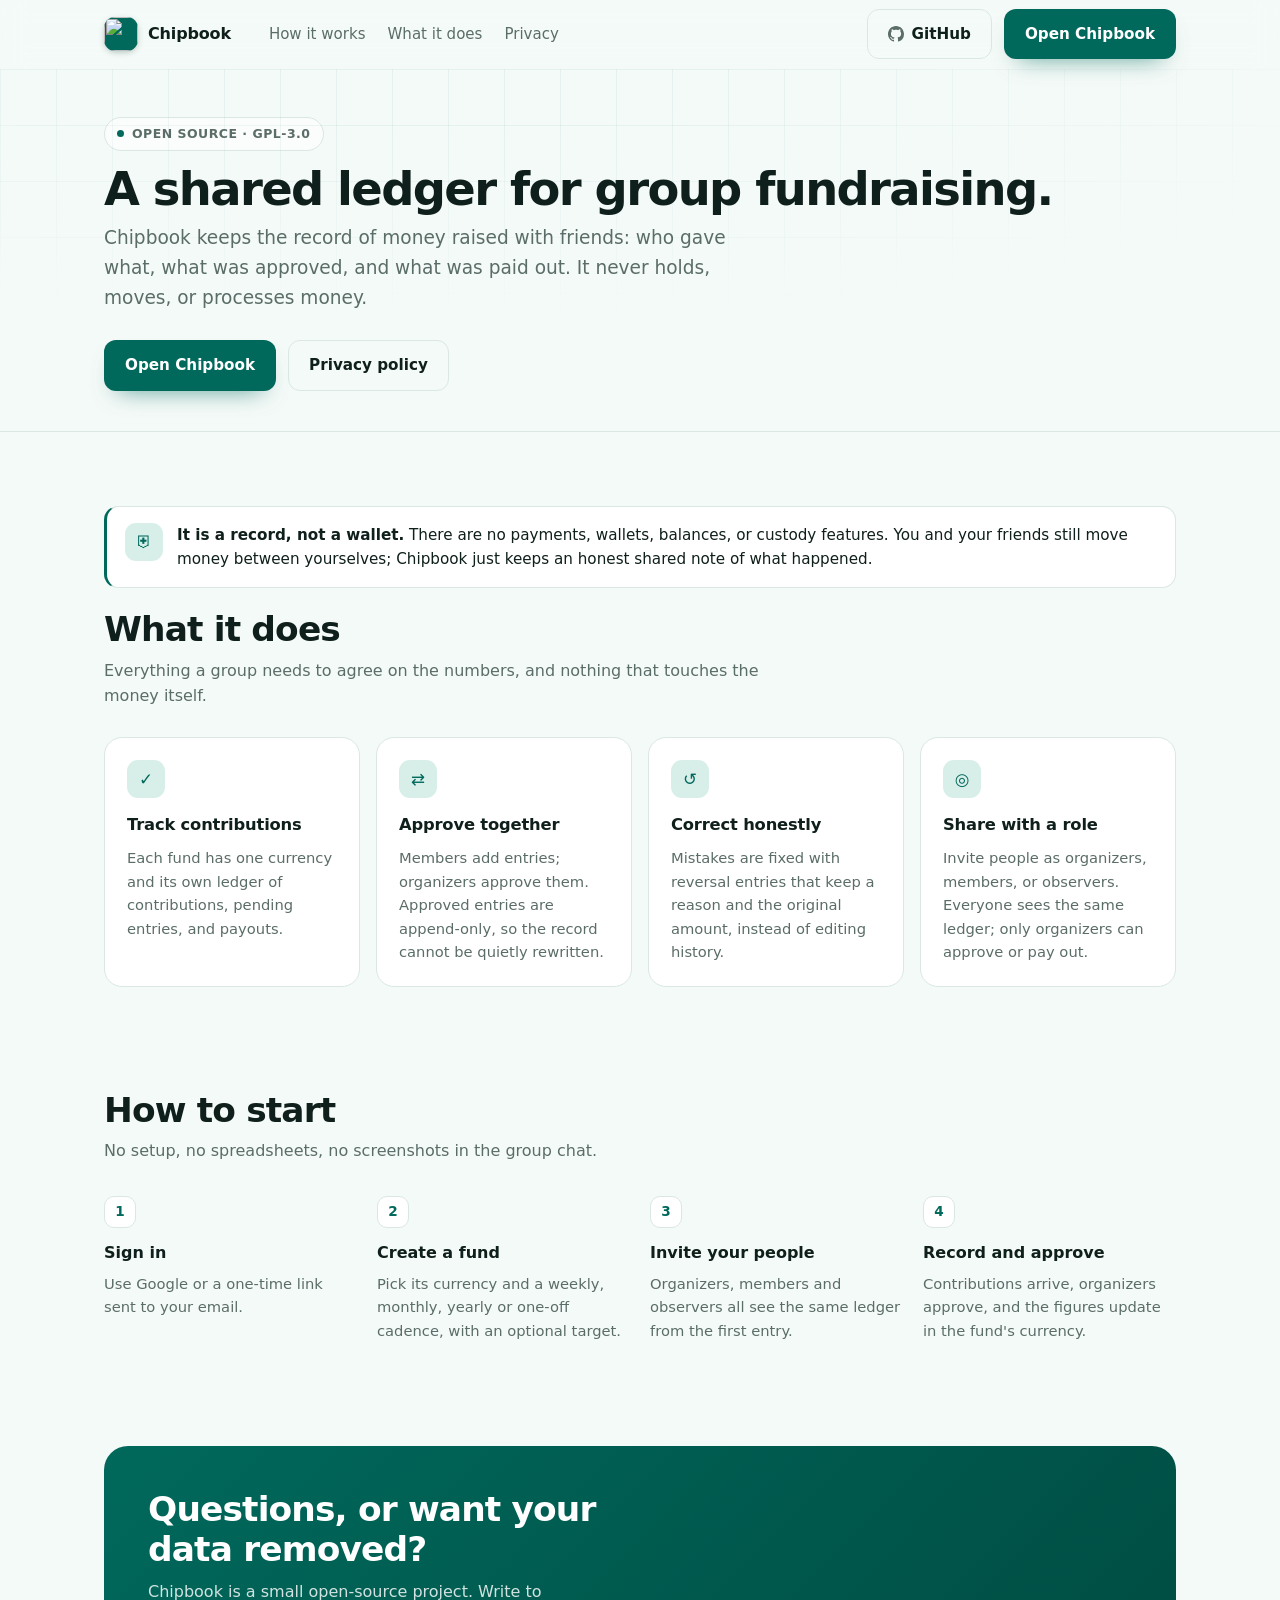
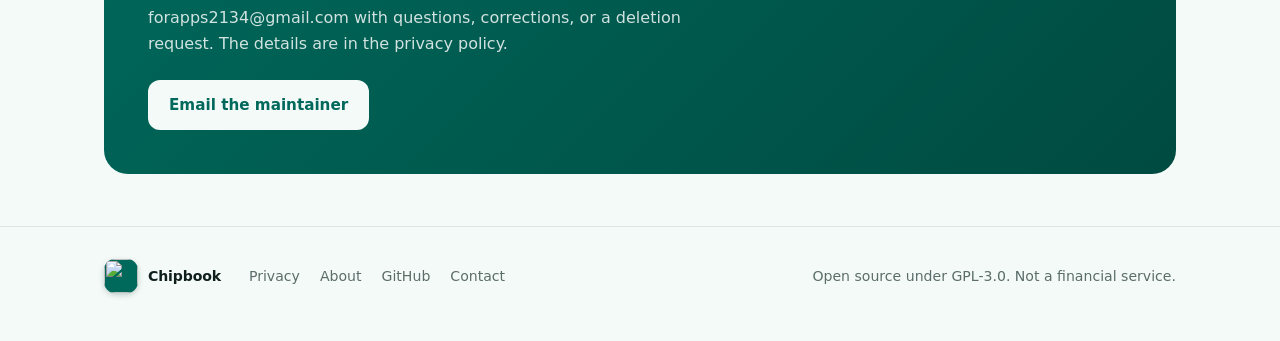
==== commit ed0e9cc5: "Add a GitHub link to the site header and footer - Put the repository behind a ghost button beside   " ====
--- a/web/about.html
+++ b/web/about.html
@@ -25,6 +25,26 @@
           <a href="privacy.html">Privacy</a>
         </nav>
         <span class="spacer"></span>
+        <a
+          class="btn btn-ghost btn-github"
+          href="https://github.com/Aaqil101/Chipbook"
+          rel="noopener"
+        >
+          <svg
+            class="btn-icon"
+            viewBox="0 0 16 16"
+            width="16"
+            height="16"
+            aria-hidden="true"
+            focusable="false"
+          >
+            <path
+              fill="currentColor"
+              d="M8 0C3.58 0 0 3.58 0 8c0 3.54 2.29 6.53 5.47 7.59.4.07.55-.17.55-.38 0-.19-.01-.82-.01-1.49-2.01.37-2.53-.49-2.69-.94-.09-.23-.48-.94-.82-1.13-.28-.15-.68-.52-.01-.53.63-.01 1.08.58 1.23.82.72 1.21 1.87.87 2.33.66.07-.52.28-.87.51-1.07-1.78-.2-3.64-.89-3.64-3.95 0-.87.31-1.59.82-2.15-.08-.2-.36-1.02.08-2.12 0 0 .67-.21 2.2.82.64-.18 1.32-.27 2-.27s1.36.09 2 .27c1.53-1.04 2.2-.82 2.2-.82.44 1.1.16 1.92.08 2.12.51.56.82 1.27.82 2.15 0 3.07-1.87 3.75-3.65 3.95.29.25.54.73.54 1.48 0 1.07-.01 1.93-.01 2.2 0 .21.15.46.55.38A8.01 8.01 0 0 0 16 8c0-4.42-3.58-8-8-8Z"
+            />
+          </svg>
+          <span class="btn-label">GitHub</span>
+        </a>
         <a class="btn btn-primary" href="/app/">Open Chipbook</a>
       </div>
     </header>
@@ -164,6 +184,7 @@
         <div class="footer-links">
           <a href="privacy.html">Privacy</a>
           <a href="about.html">About</a>
+          <a href="https://github.com/Aaqil101/Chipbook" rel="noopener">GitHub</a>
           <a href="mailto:forapps2134@gmail.com">Contact</a>
         </div>
         <span class="spacer"></span>
--- a/web/site.css
+++ b/web/site.css
@@ -164,6 +164,16 @@
 
 .btn-ghost:hover {
   border-color: var(--brand);
+}
+
+.btn-icon {
+  flex: none;
+  color: var(--muted);
+  transition: color 140ms ease;
+}
+
+.btn-ghost:hover .btn-icon {
+  color: var(--text);
 }
 
 .btn-inverse {
@@ -759,6 +769,21 @@
   }
 }
 
+/* On a phone the header drops the GitHub label so both buttons still fit. */
+@media (max-width: 560px) {
+  .btn {
+    padding: 10px 16px;
+  }
+
+  .btn-github {
+    padding: 10px 12px;
+  }
+
+  .btn-github .btn-label {
+    display: none;
+  }
+}
+
 @media (prefers-reduced-motion: reduce) {
   html {
     scroll-behavior: auto;
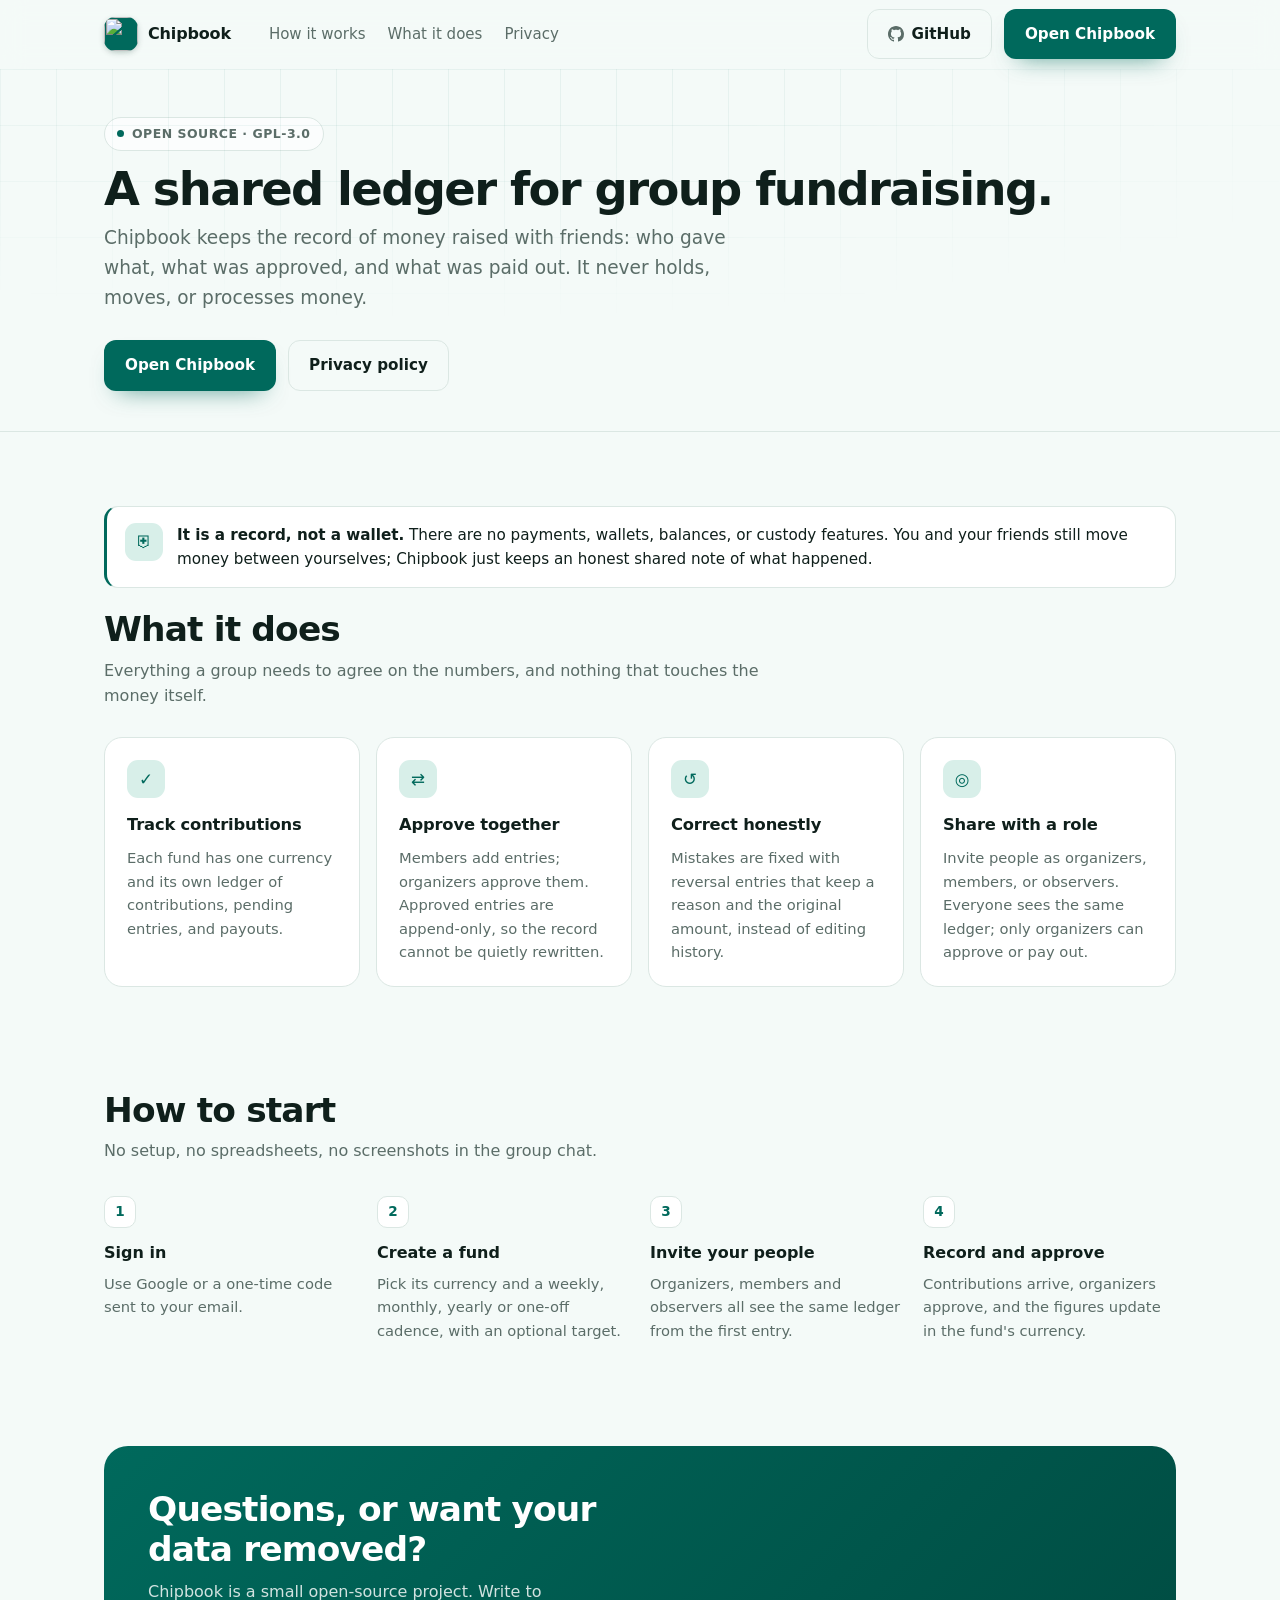
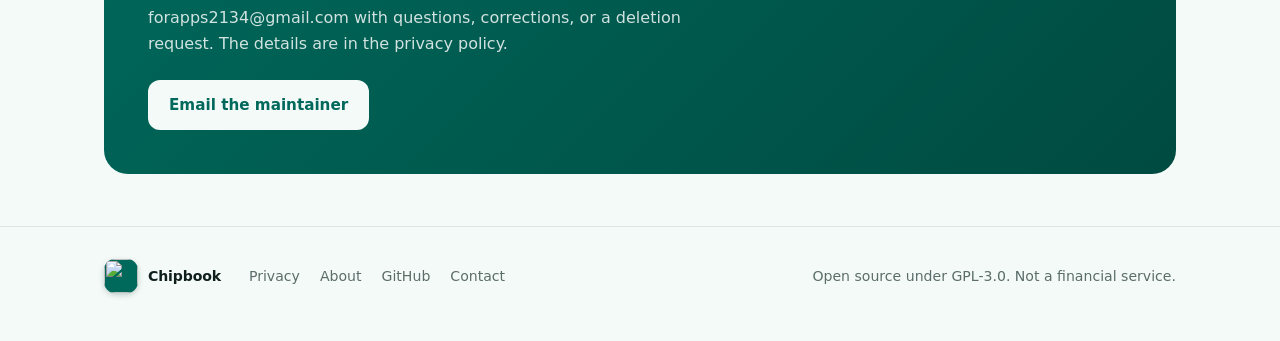
==== commit e95bafa2: "Sign in with an emailed code, not a link - Replace the PKCE-bound magic link with a 6-digit code   v" ====
--- a/web/about.html
+++ b/web/about.html
@@ -131,7 +131,7 @@
           <div class="steps">
             <div class="step">
               <h3>Sign in</h3>
-              <p>Use Google or a one-time link sent to your email.</p>
+              <p>Use Google or a one-time code sent to your email.</p>
             </div>
             <div class="step">
               <h3>Create a fund</h3>
